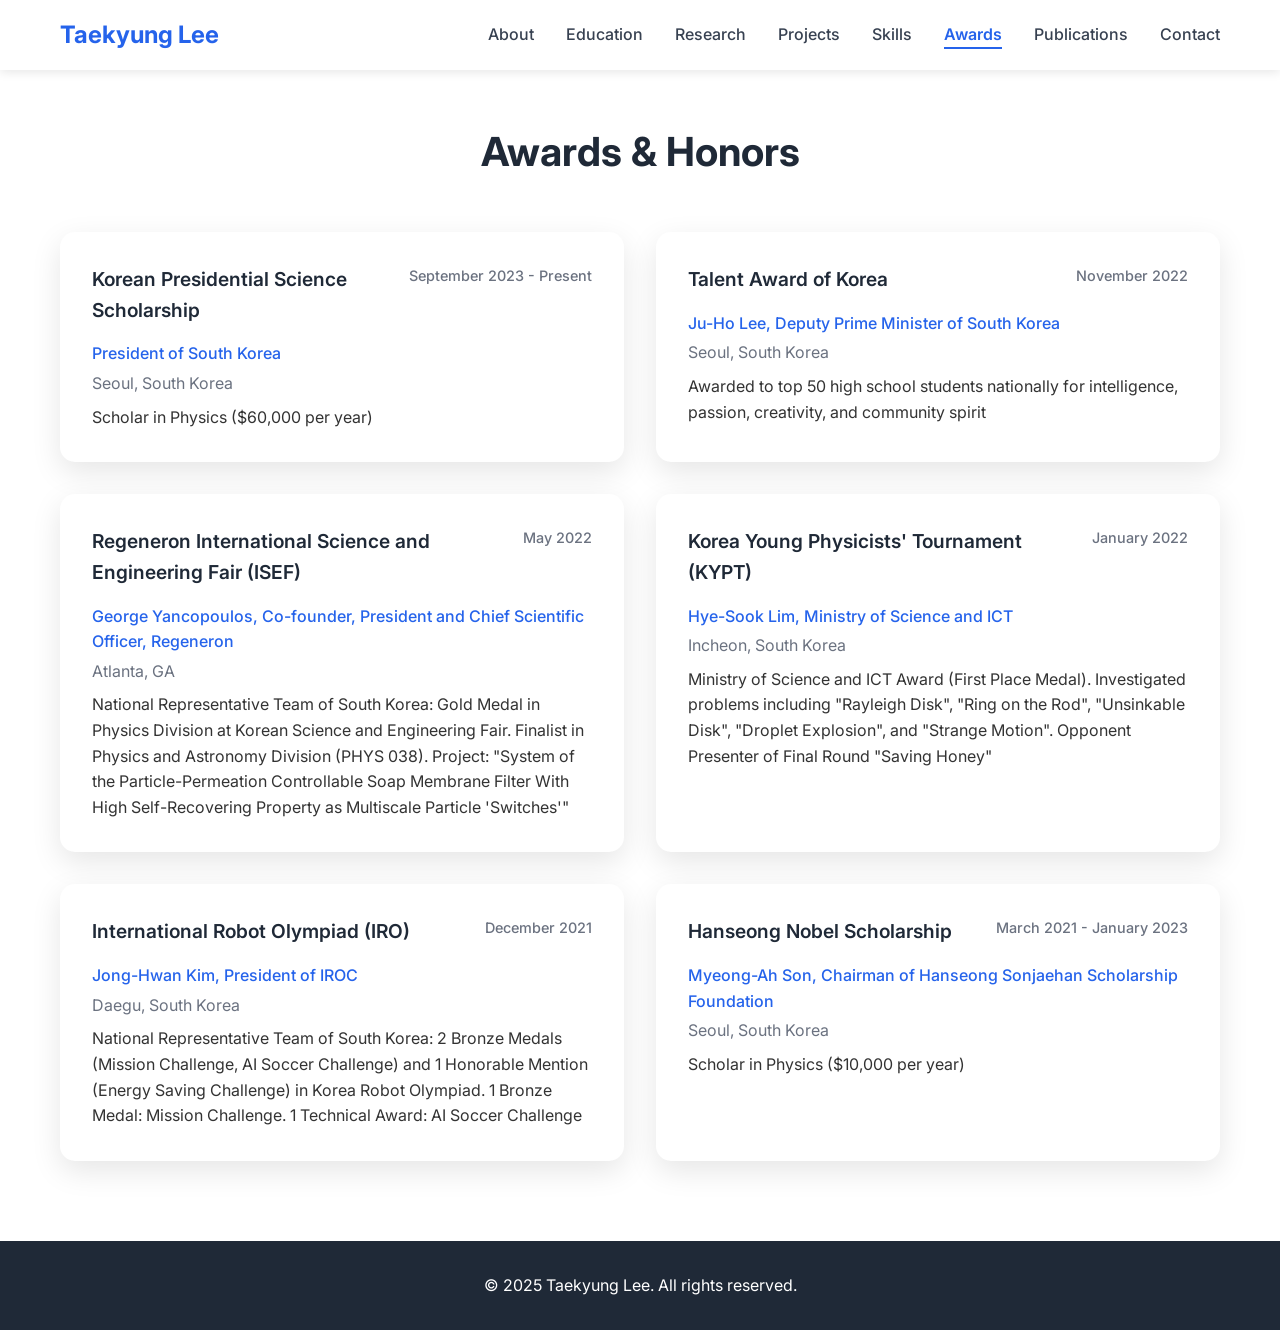
==== awards.html @ a155c9b2 "edit sections" ====
<!DOCTYPE html>
<html lang="en">
<head>
    <meta charset="UTF-8">
    <meta name="viewport" content="width=device-width, initial-scale=1.0">
    <meta name="description" content="Awards — Taekyung Lee">
    <meta name="author" content="Taekyung Lee">
    <title>Awards — Taekyung Lee</title>
    <link rel="stylesheet" href="style.css">
    <link href="https://cdnjs.cloudflare.com/ajax/libs/font-awesome/6.0.0/css/all.min.css" rel="stylesheet">
    <link href="https://fonts.googleapis.com/css2?family=Inter:wght@300;400;500;600;700&display=swap" rel="stylesheet">
</head>
<body>
    <nav class="navbar">
        <div class="nav-container">
            <div class="nav-logo">
                <a href="index.html" class="nav-logo-link"><h3>Taekyung Lee</h3></a>
            </div>
            <ul class="nav-menu">
                <li class="nav-item"><a href="index.html#about" class="nav-link" data-nav="about">About</a></li>
                <li class="nav-item"><a href="education.html" class="nav-link" data-nav="education">Education</a></li>
                <li class="nav-item"><a href="research.html" class="nav-link" data-nav="research">Research</a></li>
                <li class="nav-item"><a href="projects.html" class="nav-link" data-nav="projects">Projects</a></li>
                <li class="nav-item"><a href="skills.html" class="nav-link" data-nav="skills">Skills</a></li>
                <li class="nav-item"><a href="awards.html" class="nav-link" data-nav="awards">Awards</a></li>
                <li class="nav-item"><a href="publications.html" class="nav-link" data-nav="publications">Publications</a></li>
                <li class="nav-item"><a href="contact.html" class="nav-link" data-nav="contact">Contact</a></li>
            </ul>
            <div class="hamburger">
                <span class="bar"></span>
                <span class="bar"></span>
                <span class="bar"></span>
            </div>
        </div>
    </nav>

    <section id="awards" class="awards page-section-first">
        <div class="container">
            <h2 class="section-title">Awards & Honors</h2>
            <div class="awards-grid">

                <div class="award-card">
                    <div class="award-header">
                        <h3>Korean Presidential Science Scholarship</h3>
                        <span class="award-date">September 2023 - Present</span>
                    </div>
                    <div class="award-details">
                        <p class="award-authority">President of South Korea</p>
                        <p class="award-location">Seoul, South Korea</p>
                        <p class="award-description">Scholar in Physics ($60,000 per year)</p>
                    </div>
                </div>

                <div class="award-card">
                    <div class="award-header">
                        <h3>Talent Award of Korea</h3>
                        <span class="award-date">November 2022</span>
                    </div>
                    <div class="award-details">
                        <p class="award-authority">Ju-Ho Lee, Deputy Prime Minister of South Korea</p>
                        <p class="award-location">Seoul, South Korea</p>
                        <p class="award-description">Awarded to top 50 high school students nationally for intelligence, passion, creativity, and community spirit</p>
                    </div>
                </div>

                <div class="award-card">
                    <div class="award-header">
                        <h3>Regeneron International Science and Engineering Fair (ISEF)</h3>
                        <span class="award-date">May 2022</span>
                    </div>
                    <div class="award-details">
                        <p class="award-authority">George Yancopoulos, Co-founder, President and Chief Scientific Officer, Regeneron</p>
                        <p class="award-location">Atlanta, GA</p>
                        <p class="award-description">National Representative Team of South Korea: Gold Medal in Physics Division at Korean Science and Engineering Fair. Finalist in Physics and Astronomy Division (PHYS 038). Project: "System of the Particle-Permeation Controllable Soap Membrane Filter With High Self-Recovering Property as Multiscale Particle 'Switches'"</p>
                    </div>
                </div>

                <div class="award-card">
                    <div class="award-header">
                        <h3>Korea Young Physicists' Tournament (KYPT)</h3>
                        <span class="award-date">January 2022</span>
                    </div>
                    <div class="award-details">
                        <p class="award-authority">Hye-Sook Lim, Ministry of Science and ICT</p>
                        <p class="award-location">Incheon, South Korea</p>
                        <p class="award-description">Ministry of Science and ICT Award (First Place Medal). Investigated problems including "Rayleigh Disk", "Ring on the Rod", "Unsinkable Disk", "Droplet Explosion", and "Strange Motion". Opponent Presenter of Final Round "Saving Honey"</p>
                    </div>
                </div>

                <div class="award-card">
                    <div class="award-header">
                        <h3>International Robot Olympiad (IRO)</h3>
                        <span class="award-date">December 2021</span>
                    </div>
                    <div class="award-details">
                        <p class="award-authority">Jong-Hwan Kim, President of IROC</p>
                        <p class="award-location">Daegu, South Korea</p>
                        <p class="award-description">National Representative Team of South Korea: 2 Bronze Medals (Mission Challenge, AI Soccer Challenge) and 1 Honorable Mention (Energy Saving Challenge) in Korea Robot Olympiad. 1 Bronze Medal: Mission Challenge. 1 Technical Award: AI Soccer Challenge</p>
                    </div>
                </div>

                <div class="award-card">
                    <div class="award-header">
                        <h3>Hanseong Nobel Scholarship</h3>
                        <span class="award-date">March 2021 - January 2023</span>
                    </div>
                    <div class="award-details">
                        <p class="award-authority">Myeong-Ah Son, Chairman of Hanseong Sonjaehan Scholarship Foundation</p>
                        <p class="award-location">Seoul, South Korea</p>
                        <p class="award-description">Scholar in Physics ($10,000 per year)</p>
                    </div>
                </div>

            </div>
        </div>
    </section>

    <footer class="footer">
        <div class="container">
            <p>&copy; 2025 Taekyung Lee. All rights reserved.</p>
        </div>
    </footer>

    <script src="script.js"></script>
</body>
</html>
---- style.css ----
/* Reset and Base Styles */
* {
    margin: 0;
    padding: 0;
    box-sizing: border-box;
}

body {
    font-family: 'Inter', system-ui, -apple-system, sans-serif;
    line-height: 1.6;
    color: #333;
    background-color: #fff;
}

.container {
    max-width: 1200px;
    margin: 0 auto;
    padding: 0 20px;
}

/* Navigation */
.navbar {
    position: fixed;
    top: 0;
    width: 100%;
    background: rgba(255, 255, 255, 0.95);
    backdrop-filter: blur(10px);
    z-index: 1000;
    padding: 1rem 0;
    box-shadow: 0 2px 10px rgba(0, 0, 0, 0.1);
}

.nav-container {
    max-width: 1200px;
    margin: 0 auto;
    padding: 0 20px;
    display: flex;
    justify-content: space-between;
    align-items: center;
}

.nav-logo h3 {
    font-size: 1.5rem;
    font-weight: 700;
    color: #2563eb;
}

.nav-logo-link {
    text-decoration: none;
    color: inherit;
}

.nav-logo-link:hover h3 {
    color: #1d4ed8;
}

.nav-menu {
    display: flex;
    list-style: none;
    gap: 2rem;
}

.nav-link {
    text-decoration: none;
    color: #374151;
    font-weight: 500;
    transition: color 0.3s ease;
}

.nav-link:hover {
    color: #2563eb;
}

/* Mobile Navigation */
.hamburger {
    display: none;
    flex-direction: column;
    cursor: pointer;
}

.bar {
    width: 25px;
    height: 3px;
    background-color: #333;
    margin: 3px 0;
    transition: 0.3s;
}

/* Hero Section */
.hero {
    background: linear-gradient(135deg, #667eea 0%, #764ba2 100%);
    color: white;
    padding: 120px 0 80px;
    text-align: center;
}

.hero-container {
    display: flex;
    align-items: center;
    justify-content: space-between;
    max-width: 1200px;
    margin: 0 auto;
    gap: 3rem;
}

.hero-content {
    flex: 1;
    text-align: left;
}

.hero-content h1,
.hero-content h2,
.hero-content .hero-subtitle {
    text-align: left;
    margin-left: 0;
    padding-left: 0;
}

.hero-image {
    flex: 0 0 300px;
    display: flex;
    justify-content: center;
    align-items: center;
}

.profile-photo {
    width: 300px;
    height: 300px;
    border-radius: 50%;
    object-fit: cover;
    border: 5px solid rgba(255, 255, 255, 0.3);
    box-shadow: 0 10px 30px rgba(0, 0, 0, 0.3);
    transition: transform 0.3s ease, box-shadow 0.3s ease;
}

.profile-photo:hover {
    transform: scale(1.05);
    box-shadow: 0 15px 40px rgba(0, 0, 0, 0.4);
}

.hero h1 {
    font-size: 3.5rem;
    font-weight: 700;
    margin-bottom: 0.5rem;
    color: white;
    text-shadow: 2px 2px 4px rgba(0,0,0,0.3);
}

.hero h2 {
    font-size: 1.5rem;
    font-weight: 300;
    margin-bottom: 1rem;
    color: rgba(255, 255, 255, 0.9);
    text-shadow: 1px 1px 2px rgba(0,0,0,0.3);
}

.hero-subtitle {
    font-size: 1.1rem;
    color: rgba(255, 255, 255, 0.8);
    margin-bottom: 2rem;
    line-height: 1.6;
    max-width: 600px;
}

.hero-links {
    display: flex;
    gap: 1rem;
    margin-top: 2rem;
    justify-content: flex-start;
    align-items: center;
    flex-wrap: wrap;
}

.hero-btn {
    display: inline-flex;
    align-items: center;
    gap: 0.5rem;
    padding: 12px 24px;
    background: rgba(255, 255, 255, 0.1);
    color: white;
    text-decoration: none;
    border-radius: 50px;
    font-weight: 500;
    transition: all 0.3s ease;
    backdrop-filter: blur(10px);
    border: 1px solid rgba(255, 255, 255, 0.2);
    justify-content: flex-start;
}

.hero-btn:hover {
    background: white;
    color: #667eea;
    transform: translateY(-2px);
}

/* Section Styles */
section {
    padding: 80px 0;
}

section.page-section-first {
    padding-top: 120px;
}

.section-title {
    font-size: 2.5rem;
    font-weight: 700;
    text-align: center;
    margin-bottom: 3rem;
    color: #1f2937;
}

/* About Section */
.about {
    background: #f8fafc;
}

.about-content {
    display: grid;
    grid-template-columns: 2fr 1fr;
    gap: 3rem;
    align-items: start;
}

.about-text p {
    margin-bottom: 1.5rem;
    font-size: 1.1rem;
    line-height: 1.8;
}

.about-info {
    background: white;
    padding: 2rem;
    border-radius: 15px;
    box-shadow: 0 10px 30px rgba(0, 0, 0, 0.1);
}

.info-item {
    display: flex;
    align-items: center;
    gap: 1rem;
    margin-bottom: 1.5rem;
}

.info-item i {
    color: #2563eb;
    font-size: 1.2rem;
}

.info-item span {
    font-weight: 500;
}

/* Education Section */
.education-grid {
    display: grid;
    grid-template-columns: 1fr;
    gap: 2rem;
}

.education-card {
    background: white;
    padding: 2rem;
    border-radius: 15px;
    box-shadow: 0 10px 30px rgba(0, 0, 0, 0.1);
    transition: transform 0.3s ease;
}

.education-card:hover {
    transform: translateY(-5px);
}

.education-header {
    display: flex;
    justify-content: space-between;
    align-items: center;
    margin-bottom: 1rem;
    flex-wrap: wrap;
}

.education-header h3 {
    font-size: 1.3rem;
    font-weight: 600;
    color: #1f2937;
}

.education-period {
    color: #6b7280;
    font-weight: 500;
    font-size: 0.9rem;
}

.education-degree {
    font-weight: 600;
    color: #2563eb;
    margin-bottom: 0.5rem;
}

.education-location {
    color: #6b7280;
    margin-bottom: 0.5rem;
}

.education-gpa {
    font-weight: 500;
    margin-bottom: 1rem;
}

.coursework h4,
.achievements h4 {
    font-size: 1rem;
    font-weight: 600;
    margin-bottom: 0.5rem;
    color: #1f2937;
}

.coursework ul,
.achievements ul {
    list-style: none;
    padding-left: 0;
}

.coursework li,
.achievements li {
    padding: 0.25rem 0;
    position: relative;
    padding-left: 1.5rem;
}

.coursework li:before,
.achievements li:before {
    content: "→";
    position: absolute;
    left: 0;
    color: #2563eb;
    font-weight: bold;
}

/* Research Section */
.research {
    background: #f8fafc;
}

/* Projects Section */
.projects {
    background: white;
}

.research-timeline {
    position: relative;
    padding-left: 2rem;
}

.research-timeline::before {
    content: '';
    position: absolute;
    left: 0;
    top: 0;
    bottom: 0;
    width: 3px;
    background: #2563eb;
}

.research-item {
    position: relative;
    margin-bottom: 3rem;
    padding-left: 2rem;
}

.research-item::before {
    content: '';
    position: absolute;
    left: -7px;
    top: 0;
    width: 15px;
    height: 15px;
    background: #2563eb;
    border-radius: 50%;
}

.research-date {
    color: #6b7280;
    font-weight: 500;
    font-size: 0.9rem;
    margin-bottom: 0.5rem;
}

.research-content {
    background: white;
    padding: 2rem;
    border-radius: 15px;
    box-shadow: 0 10px 30px rgba(0, 0, 0, 0.1);
}

.research-content-with-image {
    display: grid;
    grid-template-columns: 2fr 1fr;
    gap: 2rem;
    align-items: start;
}

.research-image-container {
    display: flex;
    flex-direction: column;
    gap: 1rem;
}

.research-image {
    width: 100%;
    height: auto;
    border-radius: 10px;
    box-shadow: 0 5px 15px rgba(0, 0, 0, 0.1);
    object-fit: cover;
    max-height: 300px;
}

.research-pdf-preview {
    width: 100%;
    height: 400px;
    border-radius: 10px;
    box-shadow: 0 5px 15px rgba(0, 0, 0, 0.1);
    border: 1px solid #e5e7eb;
    margin-bottom: 1rem;
}

.research-content h3 {
    font-size: 1.3rem;
    font-weight: 600;
    color: #1f2937;
    margin-bottom: 0.5rem;
}

.research-org {
    color: #2563eb;
    font-weight: 500;
    margin-bottom: 0.25rem;
}

.research-location {
    color: #6b7280;
    margin-bottom: 0.5rem;
}

.research-advisor {
    color: #2563eb;
    font-weight: 500;
    font-style: italic;
    margin-bottom: 1rem;
}

.research-details ul {
    list-style: none;
    padding-left: 0;
}

.research-details li {
    padding: 0.5rem 0;
    position: relative;
    padding-left: 1.5rem;
}

.research-details li:before {
    content: "•";
    position: absolute;
    left: 0;
    color: #2563eb;
    font-weight: bold;
}

.project-link {
    display: inline-flex;
    align-items: center;
    gap: 0.5rem;
    margin-top: 1rem;
    color: #2563eb;
    text-decoration: none;
    font-weight: 500;
    transition: all 0.3s ease;
}

.project-link:hover {
    color: #1d4ed8;
    transform: translateX(5px);
}

/* Skills Section */
.skills {
    background: #f8fafc;
}

.skills-grid {
    display: grid;
    grid-template-columns: repeat(auto-fit, minmax(300px, 1fr));
    gap: 2rem;
}

.skill-category {
    background: white;
    padding: 2rem;
    border-radius: 15px;
    box-shadow: 0 10px 30px rgba(0, 0, 0, 0.1);
    text-align: center;
}

.skill-category h3 {
    font-size: 1.2rem;
    font-weight: 600;
    margin-bottom: 1.5rem;
    color: #1f2937;
    display: flex;
    align-items: center;
    justify-content: center;
    gap: 0.5rem;
}

.skill-category i {
    color: #2563eb;
}

.skill-tags {
    display: flex;
    flex-wrap: wrap;
    gap: 0.5rem;
    justify-content: center;
}

.skill-tag {
    background: #e0e7ff;
    color: #3730a3;
    padding: 0.5rem 1rem;
    border-radius: 25px;
    font-size: 0.9rem;
    font-weight: 500;
}

/* Awards Section */
.awards {
    background: white;
}

.awards-grid {
    display: grid;
    grid-template-columns: repeat(auto-fit, minmax(400px, 1fr));
    gap: 2rem;
}

.award-card {
    background: white;
    padding: 2rem;
    border-radius: 15px;
    box-shadow: 0 10px 30px rgba(0, 0, 0, 0.1);
    transition: transform 0.3s ease;
}

.award-card:hover {
    transform: translateY(-5px);
}

.award-header {
    display: flex;
    justify-content: space-between;
    align-items: flex-start;
    margin-bottom: 1rem;
    flex-wrap: wrap;
}

.award-header h3 {
    font-size: 1.2rem;
    font-weight: 600;
    color: #1f2937;
    flex: 1;
}

.award-date {
    color: #6b7280;
    font-weight: 500;
    font-size: 0.9rem;
    margin-left: 1rem;
}

.award-authority {
    color: #2563eb;
    font-weight: 500;
    margin-bottom: 0.25rem;
}

.award-location {
    color: #6b7280;
    margin-bottom: 0.5rem;
}

.award-description {
    line-height: 1.6;
}

.award-link {
    display: inline-flex;
    align-items: center;
    gap: 0.5rem;
    margin-top: 1rem;
    color: #2563eb;
    text-decoration: none;
    font-weight: 500;
    transition: all 0.3s ease;
}

.award-link:hover {
    color: #1d4ed8;
    transform: translateX(5px);
}

/* Publications Section */
.publications {
    background: #f8fafc;
}

.publications-list {
    max-width: 800px;
    margin: 0 auto;
}

.publication-item {
    background: white;
    padding: 2rem;
    border-radius: 15px;
    box-shadow: 0 10px 30px rgba(0, 0, 0, 0.1);
    margin-bottom: 2rem;
}

.publication-item h3 {
    font-size: 1.3rem;
    font-weight: 600;
    color: #1f2937;
    margin-bottom: 1rem;
}

.publication-details {
    display: flex;
    gap: 1rem;
    margin-bottom: 0.5rem;
    flex-wrap: wrap;
}

.publication-type {
    background: #dbeafe;
    color: #1e40af;
    padding: 0.25rem 0.75rem;
    border-radius: 15px;
    font-size: 0.8rem;
    font-weight: 500;
}

.publication-date {
    color: #6b7280;
    font-weight: 500;
}

.publication-venue {
    color: #6b7280;
    font-style: italic;
}

.publication-location {
    color: #6b7280;
    margin-bottom: 1rem;
}

.publication-link {
    display: inline-flex;
    align-items: center;
    gap: 0.5rem;
    color: #2563eb;
    text-decoration: none;
    font-weight: 500;
    transition: all 0.3s ease;
}

.publication-link:hover {
    color: #1d4ed8;
    transform: translateX(5px);
}

/* Contact Section */
.contact {
    background: white;
}

.contact-content {
    display: grid;
    grid-template-columns: 1fr 1fr;
    gap: 3rem;
    align-items: start;
}

.contact-info {
    background: white;
    padding: 2rem;
    border-radius: 15px;
    box-shadow: 0 10px 30px rgba(0, 0, 0, 0.1);
}

.contact-item {
    display: flex;
    align-items: flex-start;
    gap: 1rem;
    margin-bottom: 2rem;
}

.contact-item i {
    color: #2563eb;
    font-size: 1.2rem;
    margin-top: 0.25rem;
}

.contact-item h3 {
    font-size: 1.1rem;
    font-weight: 600;
    margin-bottom: 0.5rem;
    color: #1f2937;
}

.contact-item a {
    color: #2563eb;
    text-decoration: none;
    transition: color 0.3s ease;
}

.contact-item a:hover {
    color: #1d4ed8;
}

.contact-links {
    display: flex;
    flex-direction: column;
    gap: 1rem;
}

.contact-btn {
    display: inline-flex;
    align-items: center;
    justify-content: center;
    gap: 0.5rem;
    padding: 1rem 2rem;
    background: #2563eb;
    color: white;
    text-decoration: none;
    border-radius: 50px;
    font-weight: 500;
    transition: all 0.3s ease;
    text-align: center;
}

.contact-btn:hover {
    background: #1d4ed8;
    transform: translateY(-2px);
}

/* Footer */
.footer {
    background: #1f2937;
    color: white;
    padding: 2rem 0;
    text-align: center;
}

/* Responsive Design */
@media (max-width: 768px) {
    .nav-menu {
        position: fixed;
        left: -100%;
        top: 70px;
        flex-direction: column;
        background-color: rgba(26, 35, 126, 0.95);
        width: 100%;
        text-align: center;
        transition: 0.3s;
        box-shadow: 0 10px 27px rgba(0, 0, 0, 0.05);
        backdrop-filter: blur(10px);
    }

    .nav-menu.active {
        left: 0;
    }

    .hamburger {
        display: block;
    }

    .hamburger.active .bar:nth-child(2) {
        opacity: 0;
    }

    .hamburger.active .bar:nth-child(1) {
        transform: translateY(8px) rotate(45deg);
    }

    .hamburger.active .bar:nth-child(3) {
        transform: translateY(-8px) rotate(-45deg);
    }

    .hero-container {
        flex-direction: column;
        gap: 2rem;
        padding: 0 20px;
    }

    .hero-content {
        text-align: center;
    }

    .hero-image {
        flex: 0 0 auto;
    }

    .profile-photo {
        width: 250px;
        height: 250px;
    }

    .hero h1 {
        font-size: 2.5rem;
    }

    .hero h2 {
        font-size: 1.2rem;
    }

    .hero-links {
        flex-direction: column;
        gap: 10px;
        align-items: flex-start;
    }

    .hero-btn {
        width: 100%;
        justify-content: center;
    }

    .about-content {
        flex-direction: column;
        gap: 2rem;
    }

    .education-header {
        flex-direction: column;
        gap: 0.5rem;
    }

    .award-header {
        flex-direction: column;
        gap: 0.5rem;
    }

    .award-date {
        text-align: left;
    }

    .contact-content {
        flex-direction: column;
        gap: 2rem;
    }

    .research-timeline {
        margin-left: 0;
    }

    .research-item {
        margin-left: 0;
    }

    .research-content-with-image {
        grid-template-columns: 1fr;
    }

    .research-image {
        max-height: 200px;
    }

    .research-pdf-preview {
        height: 300px;
    }

    .skills-grid {
        grid-template-columns: 1fr;
    }

    .awards-grid {
        grid-template-columns: 1fr;
    }

    .section-title {
        font-size: 2rem;
    }
}

@media (max-width: 480px) {
    .container {
        padding: 0 15px;
    }

    .nav-container {
        padding: 0 15px;
    }

    .hero {
        padding: 100px 0 50px;
    }

    .hero-container {
        padding: 0 15px;
    }

    .profile-photo {
        width: 200px;
        height: 200px;
    }

    .hero h1 {
        font-size: 2rem;
    }

    section {
        padding: 50px 0;
    }

    .section-title {
        font-size: 1.8rem;
        margin-bottom: 2rem;
    }
}

/* Smooth scrolling */
html {
    scroll-behavior: smooth;
}

/* Custom scrollbar */
::-webkit-scrollbar {
    width: 8px;
}

::-webkit-scrollbar-track {
    background: #f1f1f1;
}

::-webkit-scrollbar-thumb {
    background: #2563eb;
    border-radius: 4px;
}

::-webkit-scrollbar-thumb:hover {
    background: #1d4ed8;
}
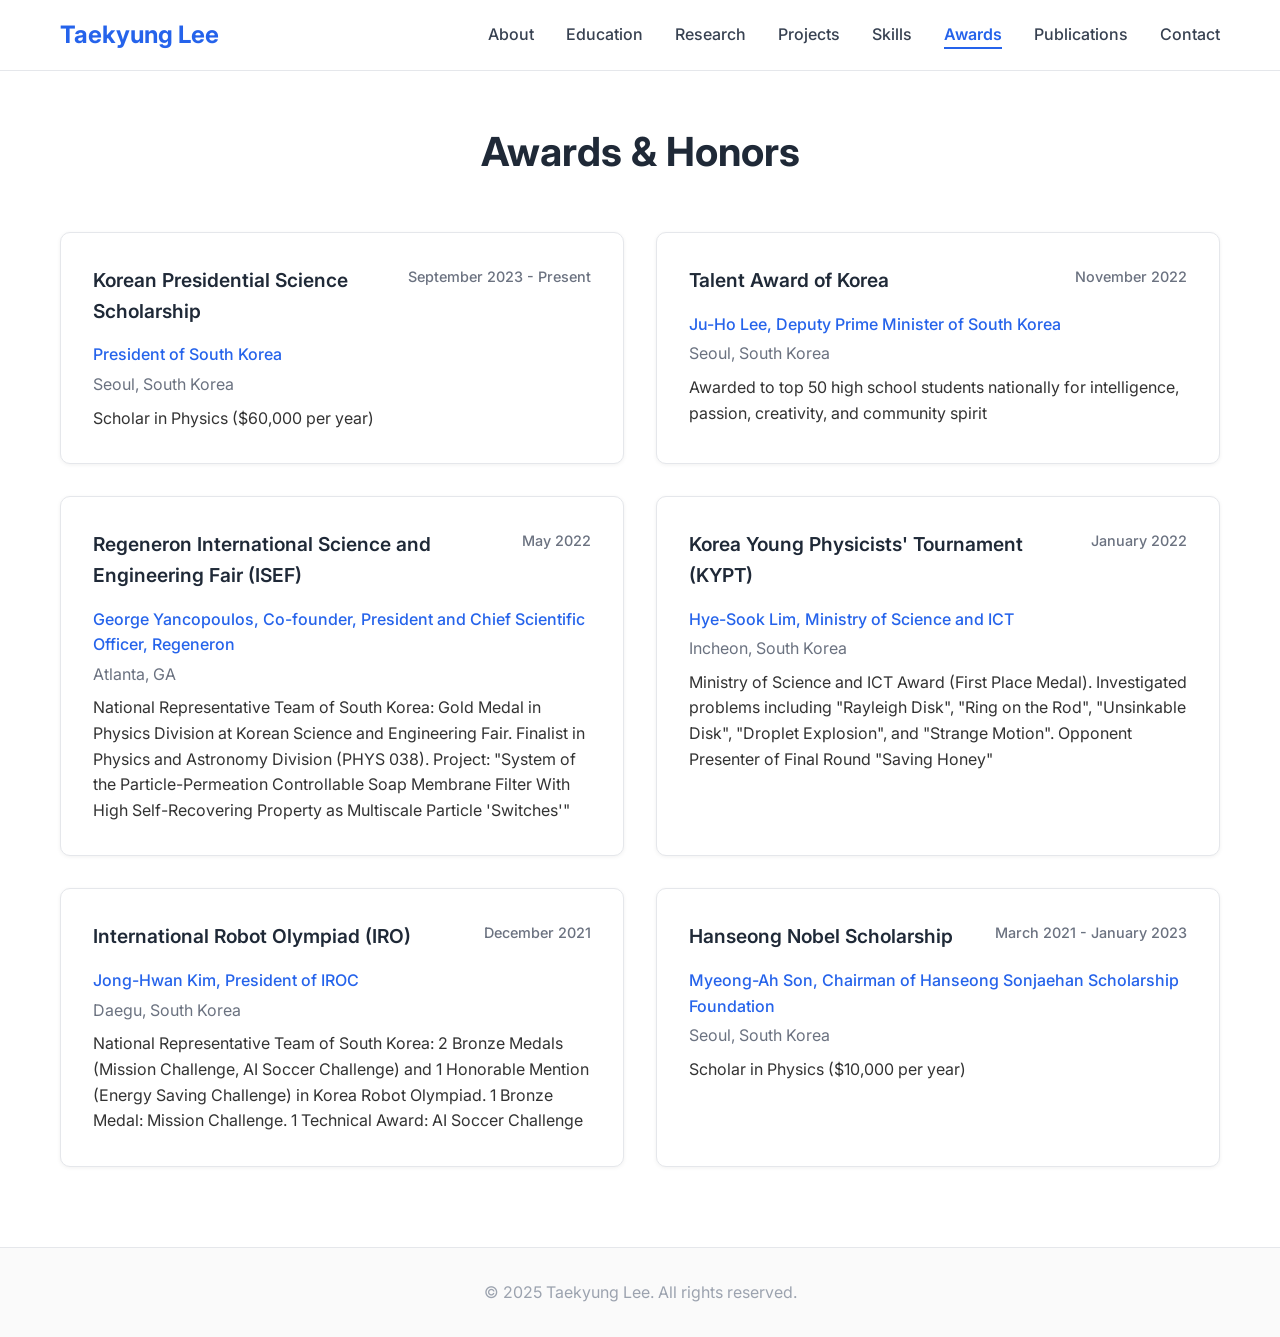
==== commit 1ae254bb: "merging about and research" ====
--- a/awards.html
+++ b/awards.html
@@ -19,7 +19,7 @@
             <ul class="nav-menu">
                 <li class="nav-item"><a href="index.html#about" class="nav-link" data-nav="about">About</a></li>
                 <li class="nav-item"><a href="education.html" class="nav-link" data-nav="education">Education</a></li>
-                <li class="nav-item"><a href="research.html" class="nav-link" data-nav="research">Research</a></li>
+                <li class="nav-item"><a href="index.html#research" class="nav-link" data-nav="research">Research</a></li>
                 <li class="nav-item"><a href="projects.html" class="nav-link" data-nav="projects">Projects</a></li>
                 <li class="nav-item"><a href="skills.html" class="nav-link" data-nav="skills">Skills</a></li>
                 <li class="nav-item"><a href="awards.html" class="nav-link" data-nav="awards">Awards</a></li>
--- a/style.css
+++ b/style.css
@@ -27,7 +27,7 @@
     backdrop-filter: blur(10px);
     z-index: 1000;
     padding: 1rem 0;
-    box-shadow: 0 2px 10px rgba(0, 0, 0, 0.1);
+    border-bottom: 1px solid #e5e7eb;
 }
 
 .nav-container {
@@ -88,10 +88,11 @@
 
 /* Hero Section */
 .hero {
-    background: linear-gradient(135deg, #667eea 0%, #764ba2 100%);
-    color: white;
+    background: #ffffff;
+    color: #1f2937;
     padding: 120px 0 80px;
     text-align: center;
+    border-bottom: 1px solid #e5e7eb;
 }
 
 .hero-container {
@@ -128,8 +129,8 @@
     height: 300px;
     border-radius: 50%;
     object-fit: cover;
-    border: 5px solid rgba(255, 255, 255, 0.3);
-    box-shadow: 0 10px 30px rgba(0, 0, 0, 0.3);
+    border: 3px solid #e5e7eb;
+    box-shadow: 0 4px 16px rgba(0, 0, 0, 0.08);
     transition: transform 0.3s ease, box-shadow 0.3s ease;
 }
 
@@ -142,21 +143,19 @@
     font-size: 3.5rem;
     font-weight: 700;
     margin-bottom: 0.5rem;
-    color: white;
-    text-shadow: 2px 2px 4px rgba(0,0,0,0.3);
+    color: #1f2937;
 }
 
 .hero h2 {
     font-size: 1.5rem;
     font-weight: 300;
     margin-bottom: 1rem;
-    color: rgba(255, 255, 255, 0.9);
-    text-shadow: 1px 1px 2px rgba(0,0,0,0.3);
+    color: #374151;
 }
 
 .hero-subtitle {
     font-size: 1.1rem;
-    color: rgba(255, 255, 255, 0.8);
+    color: #6b7280;
     margin-bottom: 2rem;
     line-height: 1.6;
     max-width: 600px;
@@ -175,22 +174,20 @@
     display: inline-flex;
     align-items: center;
     gap: 0.5rem;
-    padding: 12px 24px;
-    background: rgba(255, 255, 255, 0.1);
+    padding: 10px 22px;
+    background: transparent;
+    color: #2563eb;
+    text-decoration: none;
+    border-radius: 6px;
+    font-weight: 500;
+    transition: all 0.2s ease;
+    border: 1.5px solid #2563eb;
+    justify-content: flex-start;
+}
+
+.hero-btn:hover {
+    background: #2563eb;
     color: white;
-    text-decoration: none;
-    border-radius: 50px;
-    font-weight: 500;
-    transition: all 0.3s ease;
-    backdrop-filter: blur(10px);
-    border: 1px solid rgba(255, 255, 255, 0.2);
-    justify-content: flex-start;
-}
-
-.hero-btn:hover {
-    background: white;
-    color: #667eea;
-    transform: translateY(-2px);
 }
 
 /* Section Styles */
@@ -212,7 +209,7 @@
 
 /* About Section */
 .about {
-    background: #f8fafc;
+    background: #fafafa;
 }
 
 .about-content {
@@ -231,8 +228,9 @@
 .about-info {
     background: white;
     padding: 2rem;
-    border-radius: 15px;
-    box-shadow: 0 10px 30px rgba(0, 0, 0, 0.1);
+    border-radius: 10px;
+    box-shadow: 0 1px 4px rgba(0, 0, 0, 0.06);
+    border: 1px solid #e5e7eb;
 }
 
 .info-item {
@@ -261,13 +259,9 @@
 .education-card {
     background: white;
     padding: 2rem;
-    border-radius: 15px;
-    box-shadow: 0 10px 30px rgba(0, 0, 0, 0.1);
-    transition: transform 0.3s ease;
-}
-
-.education-card:hover {
-    transform: translateY(-5px);
+    border-radius: 10px;
+    box-shadow: 0 1px 4px rgba(0, 0, 0, 0.06);
+    border: 1px solid #e5e7eb;
 }
 
 .education-header {
@@ -338,7 +332,7 @@
 
 /* Research Section */
 .research {
-    background: #f8fafc;
+    background: #fafafa;
 }
 
 /* Projects Section */
@@ -357,8 +351,8 @@
     left: 0;
     top: 0;
     bottom: 0;
-    width: 3px;
-    background: #2563eb;
+    width: 2px;
+    background: #e5e7eb;
 }
 
 .research-item {
@@ -370,11 +364,12 @@
 .research-item::before {
     content: '';
     position: absolute;
-    left: -7px;
+    left: -6px;
     top: 0;
-    width: 15px;
-    height: 15px;
-    background: #2563eb;
+    width: 11px;
+    height: 11px;
+    background: white;
+    border: 2px solid #2563eb;
     border-radius: 50%;
 }
 
@@ -388,8 +383,9 @@
 .research-content {
     background: white;
     padding: 2rem;
-    border-radius: 15px;
-    box-shadow: 0 10px 30px rgba(0, 0, 0, 0.1);
+    border-radius: 10px;
+    box-shadow: 0 1px 4px rgba(0, 0, 0, 0.06);
+    border: 1px solid #e5e7eb;
 }
 
 .research-content-with-image {
@@ -485,7 +481,7 @@
 
 /* Skills Section */
 .skills {
-    background: #f8fafc;
+    background: #fafafa;
 }
 
 .skills-grid {
@@ -497,8 +493,9 @@
 .skill-category {
     background: white;
     padding: 2rem;
-    border-radius: 15px;
-    box-shadow: 0 10px 30px rgba(0, 0, 0, 0.1);
+    border-radius: 10px;
+    box-shadow: 0 1px 4px rgba(0, 0, 0, 0.06);
+    border: 1px solid #e5e7eb;
     text-align: center;
 }
 
@@ -525,10 +522,10 @@
 }
 
 .skill-tag {
-    background: #e0e7ff;
-    color: #3730a3;
+    background: #f3f4f6;
+    color: #374151;
     padding: 0.5rem 1rem;
-    border-radius: 25px;
+    border-radius: 6px;
     font-size: 0.9rem;
     font-weight: 500;
 }
@@ -547,13 +544,9 @@
 .award-card {
     background: white;
     padding: 2rem;
-    border-radius: 15px;
-    box-shadow: 0 10px 30px rgba(0, 0, 0, 0.1);
-    transition: transform 0.3s ease;
-}
-
-.award-card:hover {
-    transform: translateY(-5px);
+    border-radius: 10px;
+    box-shadow: 0 1px 4px rgba(0, 0, 0, 0.06);
+    border: 1px solid #e5e7eb;
 }
 
 .award-header {
@@ -611,7 +604,7 @@
 
 /* Publications Section */
 .publications {
-    background: #f8fafc;
+    background: #fafafa;
 }
 
 .publications-list {
@@ -622,8 +615,9 @@
 .publication-item {
     background: white;
     padding: 2rem;
-    border-radius: 15px;
-    box-shadow: 0 10px 30px rgba(0, 0, 0, 0.1);
+    border-radius: 10px;
+    box-shadow: 0 1px 4px rgba(0, 0, 0, 0.06);
+    border: 1px solid #e5e7eb;
     margin-bottom: 2rem;
 }
 
@@ -642,10 +636,10 @@
 }
 
 .publication-type {
-    background: #dbeafe;
-    color: #1e40af;
+    background: #f3f4f6;
+    color: #374151;
     padding: 0.25rem 0.75rem;
-    border-radius: 15px;
+    border-radius: 4px;
     font-size: 0.8rem;
     font-weight: 500;
 }
@@ -695,8 +689,9 @@
 .contact-info {
     background: white;
     padding: 2rem;
-    border-radius: 15px;
-    box-shadow: 0 10px 30px rgba(0, 0, 0, 0.1);
+    border-radius: 10px;
+    box-shadow: 0 1px 4px rgba(0, 0, 0, 0.06);
+    border: 1px solid #e5e7eb;
 }
 
 .contact-item {
@@ -757,10 +752,11 @@
 
 /* Footer */
 .footer {
-    background: #1f2937;
-    color: white;
+    background: #fafafa;
+    color: #9ca3af;
     padding: 2rem 0;
     text-align: center;
+    border-top: 1px solid #e5e7eb;
 }
 
 /* Responsive Design */
@@ -770,12 +766,12 @@
         left: -100%;
         top: 70px;
         flex-direction: column;
-        background-color: rgba(26, 35, 126, 0.95);
+        background-color: rgba(255, 255, 255, 0.98);
         width: 100%;
         text-align: center;
         transition: 0.3s;
-        box-shadow: 0 10px 27px rgba(0, 0, 0, 0.05);
-        backdrop-filter: blur(10px);
+        box-shadow: 0 4px 12px rgba(0, 0, 0, 0.06);
+        border-top: 1px solid #e5e7eb;
     }
 
     .nav-menu.active {
@@ -944,10 +940,10 @@
 }
 
 ::-webkit-scrollbar-thumb {
-    background: #2563eb;
+    background: #d1d5db;
     border-radius: 4px;
 }
 
 ::-webkit-scrollbar-thumb:hover {
-    background: #1d4ed8;
+    background: #9ca3af;
 } 
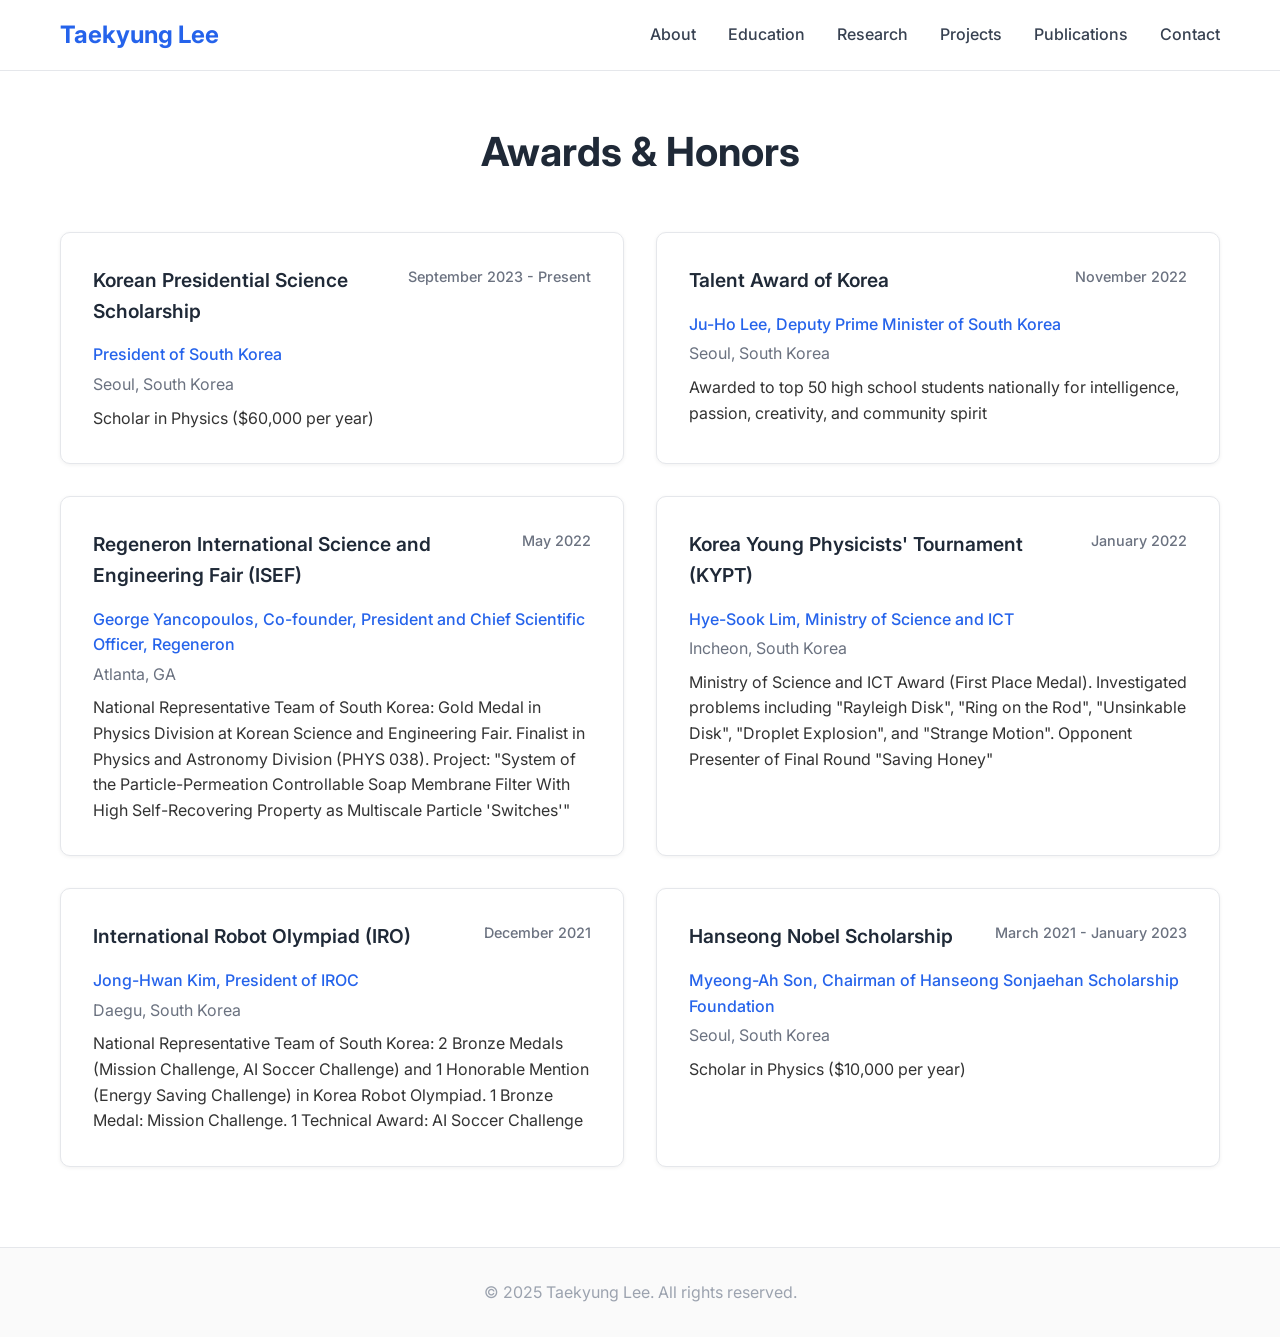
==== commit da01fed8: "changed to academic" ====
--- a/awards.html
+++ b/awards.html
@@ -21,8 +21,6 @@
                 <li class="nav-item"><a href="education.html" class="nav-link" data-nav="education">Education</a></li>
                 <li class="nav-item"><a href="index.html#research" class="nav-link" data-nav="research">Research</a></li>
                 <li class="nav-item"><a href="projects.html" class="nav-link" data-nav="projects">Projects</a></li>
-                <li class="nav-item"><a href="skills.html" class="nav-link" data-nav="skills">Skills</a></li>
-                <li class="nav-item"><a href="awards.html" class="nav-link" data-nav="awards">Awards</a></li>
                 <li class="nav-item"><a href="publications.html" class="nav-link" data-nav="publications">Publications</a></li>
                 <li class="nav-item"><a href="contact.html" class="nav-link" data-nav="contact">Contact</a></li>
             </ul>
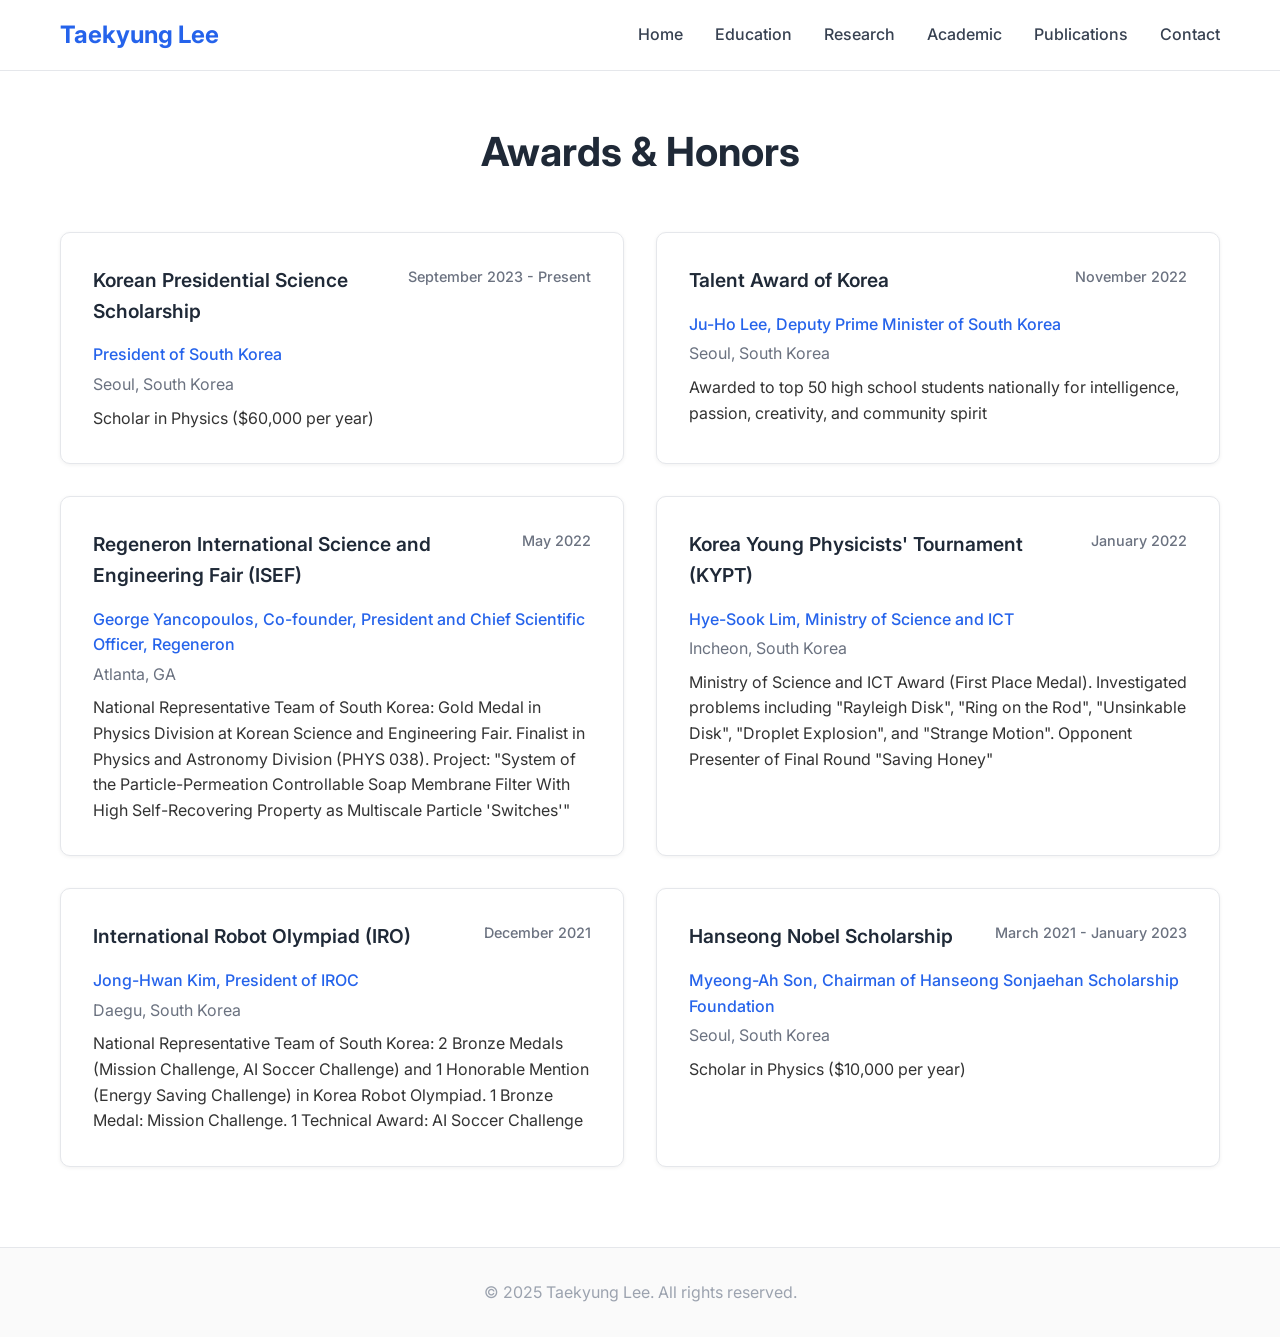
==== commit 000e9d01: "changed site strueture" ====
--- a/awards.html
+++ b/awards.html
@@ -17,10 +17,10 @@
                 <a href="index.html" class="nav-logo-link"><h3>Taekyung Lee</h3></a>
             </div>
             <ul class="nav-menu">
-                <li class="nav-item"><a href="index.html#about" class="nav-link" data-nav="about">About</a></li>
+                <li class="nav-item"><a href="index.html#about" class="nav-link" data-nav="about">Home</a></li>
                 <li class="nav-item"><a href="education.html" class="nav-link" data-nav="education">Education</a></li>
                 <li class="nav-item"><a href="index.html#research" class="nav-link" data-nav="research">Research</a></li>
-                <li class="nav-item"><a href="projects.html" class="nav-link" data-nav="projects">Projects</a></li>
+                <li class="nav-item"><a href="projects.html" class="nav-link" data-nav="projects">Academic</a></li>
                 <li class="nav-item"><a href="publications.html" class="nav-link" data-nav="publications">Publications</a></li>
                 <li class="nav-item"><a href="contact.html" class="nav-link" data-nav="contact">Contact</a></li>
             </ul>
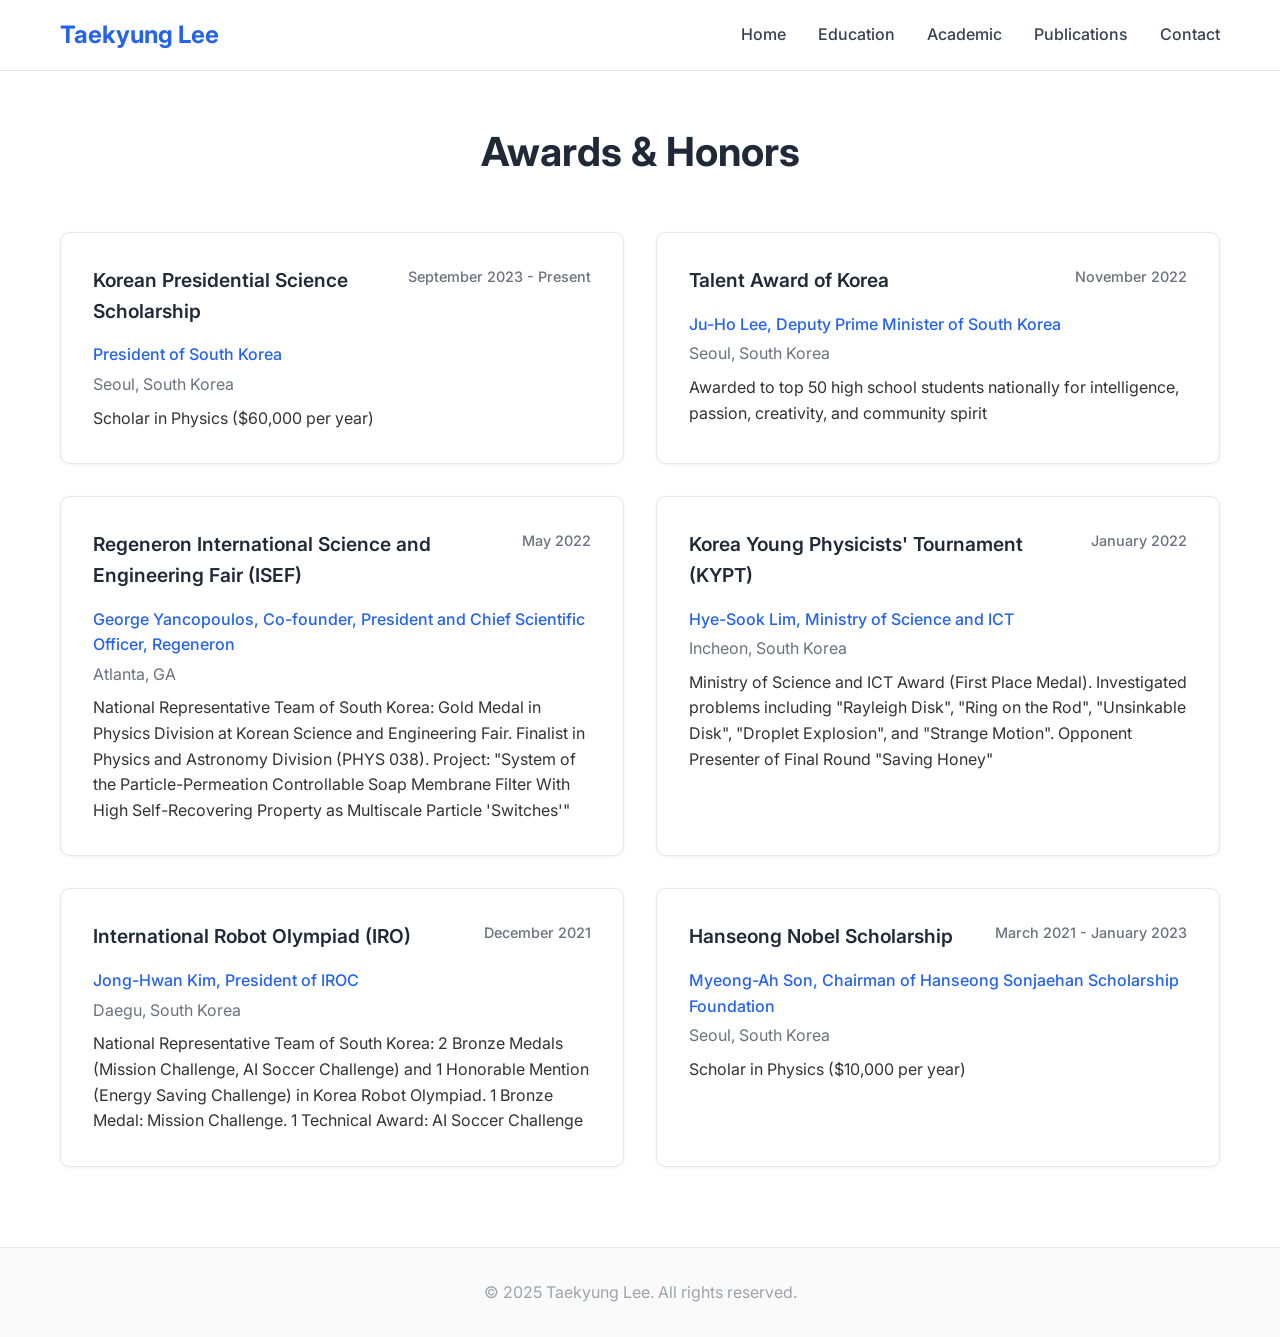
==== commit c0d31336: "edit header" ====
--- a/awards.html
+++ b/awards.html
@@ -19,7 +19,6 @@
             <ul class="nav-menu">
                 <li class="nav-item"><a href="index.html#about" class="nav-link" data-nav="about">Home</a></li>
                 <li class="nav-item"><a href="education.html" class="nav-link" data-nav="education">Education</a></li>
-                <li class="nav-item"><a href="index.html#research" class="nav-link" data-nav="research">Research</a></li>
                 <li class="nav-item"><a href="projects.html" class="nav-link" data-nav="projects">Academic</a></li>
                 <li class="nav-item"><a href="publications.html" class="nav-link" data-nav="publications">Publications</a></li>
                 <li class="nav-item"><a href="contact.html" class="nav-link" data-nav="contact">Contact</a></li>
